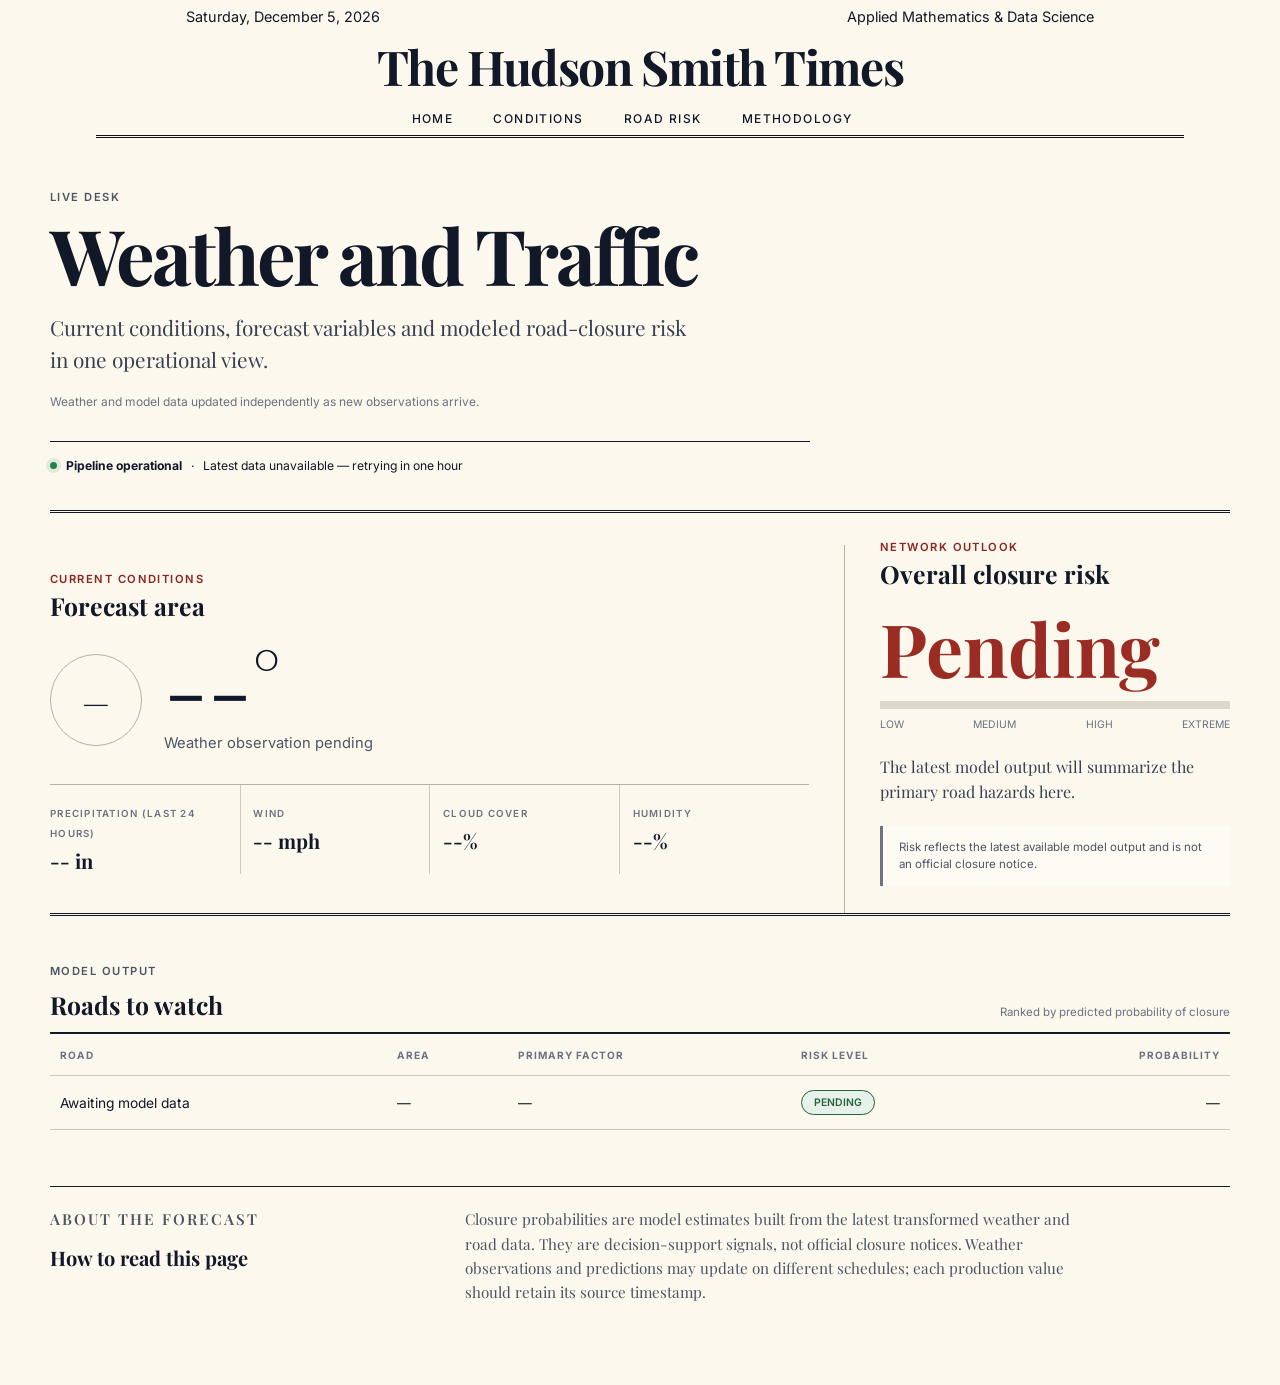
==== weather-and-traffic.html @ d65824dd "finished road and weather" ====
<!DOCTYPE html>
<html lang="en">
<head>
  <meta charset="UTF-8" />
  <meta name="viewport" content="width=device-width, initial-scale=1.0" />
  <meta name="description" content="Local weather conditions and predicted road-closure risk." />
  <title>Weather and Traffic — The Hudson Smith Times</title>

  <link rel="preconnect" href="https://fonts.googleapis.com">
  <link rel="preconnect" href="https://fonts.gstatic.com" crossorigin>
  <link href="https://fonts.googleapis.com/css2?family=Inter:wght@300;400;500;600&family=Playfair+Display:wght@500;700&display=swap" rel="stylesheet">
  <link rel="stylesheet" href="styles.css" />

  <style>
    /* Page-specific styles. The shared masthead, palette, and type come from styles.css. */
    html,
    body {
      height: auto;
      scroll-snap-type: none;
    }

    .weather-page {
      width: min(1180px, calc(100% - 3rem));
      margin: 0 auto;
      padding: 3.25rem 0 5rem;
    }

    .section-label,
    .eyebrow,
    .data-label {
      font-size: 0.7rem;
      font-weight: 600;
      letter-spacing: 0.13em;
      text-transform: uppercase;
    }

    .section-label {
      margin-bottom: 0.8rem;
      color: #4b5563;
    }

    .dashboard-heading {
      max-width: 760px;
      padding-bottom: 2rem;
      border-bottom: 1px solid #111827;
    }

    .dashboard-heading h2 {
      max-width: 700px;
      font-size: clamp(2.8rem, 6vw, 5.3rem);
      line-height: 0.98;
      letter-spacing: -0.04em;
    }

    .dashboard-deck {
      max-width: 650px;
      margin-top: 1.25rem;
      color: #374151;
      font-family: "Playfair Display", serif;
      font-size: clamp(1.05rem, 2vw, 1.3rem);
      line-height: 1.5;
    }

    .dateline {
      margin-top: 1.2rem;
      color: #6b7280;
      font-size: 0.75rem;
    }

    .status-strip {
      display: flex;
      align-items: center;
      gap: 0.55rem;
      margin: 1rem 0 2.3rem;
      font-size: 0.76rem;
    }

    .status-dot {
      width: 7px;
      height: 7px;
      border-radius: 50%;
      background: #26824a;
      box-shadow: 0 0 0 4px rgba(38, 130, 74, 0.12);
    }

    .dashboard-grid {
      display: grid;
      grid-template-columns: minmax(0, 1.65fr) minmax(280px, 0.8fr);
      border-top: 3px double #111827;
      border-bottom: 3px double #111827;
    }

    .lead-panel,
    .risk-panel {
      padding: 1.7rem 0;
    }

    .lead-panel {
      padding-right: 2.2rem;
      border-right: 1px solid #b9b2a3;
    }

    .risk-panel {
      padding-left: 2.2rem;
    }

    .eyebrow {
      color: #8d241f;
    }

    .lead-panel h3,
    .risk-panel h3,
    .data-section h3 {
      margin-top: 0.35rem;
      font-size: 1.55rem;
      line-height: 1.15;
    }

    .current-weather {
      display: grid;
      grid-template-columns: auto 1fr;
      gap: 1.4rem;
      align-items: center;
      margin-top: 1.8rem;
    }

    .weather-symbol {
      width: 92px;
      height: 92px;
      display: grid;
      place-items: center;
      border: 1px solid #b9b2a3;
      border-radius: 50%;
      font-family: "Playfair Display", serif;
      font-size: 2rem;
    }

    .temperature {
      font-family: "Playfair Display", serif;
      font-size: clamp(3.2rem, 7vw, 5.5rem);
      line-height: 0.85;
    }

    .condition {
      margin-top: 0.65rem;
      color: #4b5563;
      font-size: 0.92rem;
    }

    .weather-metrics {
      display: grid;
      grid-template-columns: repeat(4, 1fr);
      margin-top: 2rem;
      border-top: 1px solid #b9b2a3;
    }

    .metric {
      min-width: 0;
      padding: 1rem 0.8rem 0 0;
    }

    .metric + .metric {
      padding-left: 0.8rem;
      border-left: 1px solid #d1cabd;
    }

    .metric strong {
      display: block;
      margin-top: 0.35rem;
      font-family: "Playfair Display", serif;
      font-size: 1.25rem;
    }

    .data-label {
      color: #6b7280;
      font-size: 0.61rem;
    }

    .risk-score {
      display: flex;
      align-items: baseline;
      margin-top: 1.6rem;
    }

    .risk-score strong {
      color: #9b2c24;
      font-family: "Playfair Display", serif;
      font-size: 4.6rem;
      line-height: 0.9;
    }

    .risk-meter {
      height: 8px;
      margin: 1.3rem 0 0.6rem;
      overflow: hidden;
      background: #ded8ca;
    }

    .risk-meter span {
      display: block;
      width: 62%;
      height: 100%;
      background: #9b2c24;
    }

    .risk-scale {
      display: flex;
      justify-content: space-between;
      color: #6b7280;
      font-size: 0.65rem;
      text-transform: uppercase;
    }

    .risk-summary {
      margin-top: 1.5rem;
      color: #374151;
      font-family: "Playfair Display", serif;
      line-height: 1.55;
    }

    .data-section {
      margin-top: 3rem;
    }

    .section-heading-row {
      display: flex;
      justify-content: space-between;
      gap: 1rem;
      align-items: end;
      padding-bottom: 0.8rem;
      border-bottom: 2px solid #111827;
    }

    .section-note {
      color: #6b7280;
      font-size: 0.72rem;
      text-align: right;
    }

    .road-table {
      width: 100%;
      border-collapse: collapse;
      font-size: 0.86rem;
    }

    .road-table th,
    .road-table td {
      padding: 0.9rem 0.65rem;
      border-bottom: 1px solid #cec7b9;
      text-align: left;
    }

    .road-table th {
      color: #6b7280;
      font-size: 0.63rem;
      letter-spacing: 0.1em;
      text-transform: uppercase;
    }

    .road-table th:last-child,
    .road-table td:last-child {
      text-align: right;
    }

    .risk-badge {
      display: inline-block;
      min-width: 74px;
      padding: 0.3rem 0.55rem;
      border: 1px solid currentColor;
      border-radius: 999px;
      font-size: 0.65rem;
      font-weight: 600;
      text-align: center;
      text-transform: uppercase;
    }

    .risk-badge.high { color: #9b2c24; background: #f9e8e4; }
    .risk-badge.moderate { color: #8a5b08; background: #fbf1d9; }
    .risk-badge.low { color: #25623d; background: #e6f2e9; }

    .methodology {
      display: grid;
      grid-template-columns: 1fr 2fr;
      gap: 2rem;
      margin-top: 3.5rem;
      padding-top: 1.25rem;
      border-top: 1px solid #111827;
    }

    .methodology h3 {
      font-size: 1.25rem;
    }

    .methodology p {
      max-width: 70ch;
      color: #4b5563;
      font-family: "Playfair Display", serif;
      font-size: 0.95rem;
      line-height: 1.6;
    }

    .placeholder-note {
      margin-top: 1.3rem;
      padding: 0.8rem 1rem;
      border-left: 3px solid #6b7280;
      background: rgba(255, 255, 255, 0.35);
      color: #4b5563;
      font-size: 0.72rem;
      line-height: 1.5;
    }

    @media (max-width: 780px) {
      :root { --page-margin: 1.25rem; }
      .utility-right { display: none; }
      .site-title { font-size: clamp(2rem, 9vw, 3rem); text-align: center; }
      .weather-page { width: min(100% - 2rem, 1180px); padding-top: 2rem; }
      .dashboard-grid { grid-template-columns: 1fr; }
      .lead-panel { padding-right: 0; border-right: 0; border-bottom: 1px solid #b9b2a3; }
      .risk-panel { padding-left: 0; }
      .weather-metrics { grid-template-columns: repeat(2, 1fr); }
      .metric:nth-child(3) { padding-left: 0; border-left: 0; }
      .metric:nth-child(n + 3) { margin-top: 1rem; padding-top: 1rem; border-top: 1px solid #d1cabd; }
      .section-heading-row { display: block; }
      .section-note { margin-top: 0.4rem; text-align: left; }
      .table-wrap { overflow-x: auto; }
      .road-table { min-width: 650px; }
      .methodology { grid-template-columns: 1fr; gap: 0.7rem; }
    }
  </style>
</head>
<body>
  <header class="site-header">
    <div class="utility-bar">
      <div class="utility-inner">
        <span id="current-date">Thursday, July 2, 2026</span>
        <span class="utility-right">Applied Mathematics &amp; Data Science</span>
      </div>
    </div>

    <div class="masthead">
      <h1 class="site-title">The Hudson Smith Times</h1>
    </div>

    <nav class="main-nav" aria-label="Weather and traffic sections">
      <a href="index.html">Home</a>
      <a href="#conditions">Conditions</a>
      <a href="#road-risk">Road Risk</a>
      <a href="#methodology">Methodology</a>
    </nav>
  </header>

  <main class="weather-page">
    <header class="dashboard-heading">
      <p class="section-label">Live Desk</p>
      <h2>Weather and Traffic</h2>
      <p class="dashboard-deck">
        Current conditions, forecast variables and modeled road-closure risk in one operational view.
      </p>
      <p class="dateline">Weather and model data updated independently as new observations arrive.</p>
    </header>

    <div class="status-strip" aria-label="Data pipeline status">
      <span class="status-dot" aria-hidden="true"></span>
      <strong>Pipeline operational</strong>
      <span>·</span>
      <span id="last-updated">Latest data: awaiting S3 connection</span>
    </div>

    <section class="dashboard-grid" id="conditions" aria-label="Current weather and closure risk">
      <article class="lead-panel">
        <p class="eyebrow">Current Conditions</p>
        <h3 id="weather-location">Forecast area</h3>

        <div class="current-weather">
          <div class="weather-symbol" id="weather-symbol" aria-hidden="true">—</div>
          <div>
            <p class="temperature" id="temperature">--°</p>
            <p class="condition" id="condition">Weather observation pending</p>
          </div>
        </div>

        <div class="weather-metrics">
          <div class="metric">
            <span class="data-label">Precipitation (last 24 hours)</span>
            <strong id="precipitation">-- in</strong>
          </div>
          <div class="metric">
            <span class="data-label">Wind</span>
            <strong id="wind">-- mph</strong>
          </div>
          <div class="metric">
            <span class="data-label">Cloud cover</span>
            <strong id="cloud-cover">--%</strong>
          </div>
          <div class="metric">
            <span class="data-label">Humidity</span>
            <strong id="humidity">--%</strong>
          </div>
        </div>
      </article>

      <aside class="risk-panel">
        <p class="eyebrow">Network Outlook</p>
        <h3>Overall closure risk</h3>
        <div class="risk-score">
          <strong id="overall-risk">Pending</strong>
        </div>
        <div class="risk-meter" aria-label="Overall road closure risk">
          <span id="risk-meter-fill" style="width: 0%"></span>
        </div>
        <div class="risk-scale"><span>Low</span><span>Medium</span><span>High</span><span>Extreme</span></div>
        <p class="risk-summary" id="risk-summary">
          The latest model output will summarize the primary road hazards here.
        </p>
        <p class="placeholder-note">
          Risk reflects the latest available model output and is not an official closure notice.
        </p>
      </aside>
    </section>

    <section class="data-section" id="road-risk">
      <div class="section-heading-row">
        <div>
          <p class="section-label">Model Output</p>
          <h3>Roads to watch</h3>
        </div>
        <p class="section-note">Ranked by predicted probability of closure</p>
      </div>

      <div class="table-wrap">
        <table class="road-table">
          <thead>
            <tr>
              <th scope="col">Road</th>
              <th scope="col">Area</th>
              <th scope="col">Primary factor</th>
              <th scope="col">Risk level</th>
              <th scope="col">Probability</th>
            </tr>
          </thead>
          <tbody id="road-risk-body">
            <tr>
              <td>Awaiting model data</td>
              <td>—</td>
              <td>—</td>
              <td><span class="risk-badge low">Pending</span></td>
              <td>—</td>
            </tr>
          </tbody>
        </table>
      </div>
    </section>

    <section class="methodology" id="methodology">
      <div>
        <p class="section-label">About the forecast</p>
        <h3>How to read this page</h3>
      </div>
      <p>
        Closure probabilities are model estimates built from the latest transformed weather and road data. They are decision-support signals, not official closure notices. Weather observations and predictions may update on different schedules; each production value should retain its source timestamp.
      </p>
    </section>
  </main>

  <script>
    const dateElement = document.getElementById("current-date");
    dateElement.textContent = new Date().toLocaleDateString("en-US", {
      weekday: "long",
      month: "long",
      day: "numeric",
      year: "numeric"
    });

    // Replace this with your CloudFront distribution domain after it is created.
    // Keep the bucket private; never put AWS credentials in browser JavaScript.
    const DATA_BASE_URL = "https://d3iomsa5syi9uh.cloudfront.net";
    const LATEST_RISK_KEY = "i80/latest/current_risk.json";
    const ONE_HOUR = 60 * 60 * 1000;

    const weatherCodes = {
      0: ["Clear sky", "☀"],
      1: ["Mainly clear", "🌤"],
      2: ["Partly cloudy", "⛅"],
      3: ["Overcast", "☁"],
      45: ["Fog", "☁"],
      48: ["Rime fog", "☁"],
      51: ["Light drizzle", "🌧"],
      53: ["Drizzle", "🌧"],
      55: ["Heavy drizzle", "🌧"],
      61: ["Light rain", "🌧"],
      63: ["Rain", "🌧"],
      65: ["Heavy rain", "🌧"],
      71: ["Light snow", "🌨"],
      73: ["Snow", "🌨"],
      75: ["Heavy snow", "🌨"],
      77: ["Snow grains", "🌨"],
      80: ["Light showers", "🌦"],
      81: ["Showers", "🌦"],
      82: ["Heavy showers", "🌧"],
      85: ["Snow showers", "🌨"],
      86: ["Heavy snow showers", "🌨"],
      95: ["Thunderstorm", "⛈"],
      96: ["Thunderstorm with hail", "⛈"],
      99: ["Severe thunderstorm with hail", "⛈"]
    };

    function objectUrl(key) {
      return `${DATA_BASE_URL}/${key.split("/").map(encodeURIComponent).join("/")}`;
    }

    async function getJson(key) {
      // Use a simple GET. Custom cache/request options can trigger an OPTIONS
      // preflight, which this CloudFront behavior does not currently handle.
      const response = await fetch(objectUrl(key));
      if (!response.ok) throw new Error(`Data request failed (${response.status})`);
      return response.json();
    }

    function setText(id, value) {
      document.getElementById(id).textContent = value;
    }

    function renderWeather(data) {
      const hourly = data.hourly;
      const latest = hourly.time.length - 1;
      if (latest < 0) throw new Error("Weather file contains no hourly observations");

      const precipitation24h = hourly.precipitation
        .slice(-24)
        .reduce((total, value) => total + (Number(value) || 0), 0);
      const [condition, symbol] = weatherCodes[hourly.weather_code[latest]] || ["Conditions available", "—"];

      setText("weather-location", "Donner Pass, California");
      setText("weather-symbol", symbol);
      setText("temperature", `${Math.round(hourly.temperature_2m[latest])}°`);
      setText("condition", condition);
      setText("precipitation", `${precipitation24h.toFixed(2)} in`);
      setText("wind", `${Math.round(hourly.wind_speed_10m[latest])} mph`);
      setText("cloud-cover", `${Math.round(hourly.cloud_cover[latest])}%`);
      setText("humidity", `${Math.round(hourly.relative_humidity_2m[latest])}%`);
    }

    function renderRisk(data) {
      const rawRank = String(data.risk_rank || "Unavailable").toLowerCase();
      const rank = rawRank.charAt(0).toUpperCase() + rawRank.slice(1);
      const meterWidths = { Low: 15, Moderate: 40, High: 70, Extreme: 95 };
      const badgeClass = rawRank === "moderate" ? "moderate" :
        rawRank === "low" ? "low" : "high";
      const probability = Number(data.closure_probability);
      const probabilityText = Number.isFinite(probability)
        ? `${(probability * 100).toFixed(1)}%`
        : "Not provided";

      setText("overall-risk", rank);
      document.getElementById("risk-meter-fill").style.width = `${meterWidths[rank] || 0}%`;
      setText("risk-summary", `The latest road-closure model classifies conditions at Donner Pass as ${rank.toLowerCase()} risk.`);
      setText("last-updated", `Latest model: ${new Date(data.generated_at).toLocaleString()}`);

      document.getElementById("road-risk-body").innerHTML = `
        <tr>
          <td>I-80</td>
          <td>Donner Pass</td>
          <td>Latest weather model</td>
          <td><span class="risk-badge ${badgeClass}">${rank}</span></td>
          <td>${probabilityText}</td>
        </tr>`;
    }

    async function refreshDashboard() {
      const status = document.getElementById("last-updated");

      try {
        const risk = await getJson(LATEST_RISK_KEY);
        const weather = await getJson(risk.weather_s3_key);
        renderWeather(weather);
        renderRisk(risk);
      } catch (error) {
        console.error("Unable to refresh dashboard:", error);
        status.textContent = "Latest data unavailable — retrying in one hour";
      }
    }

    refreshDashboard();
    setInterval(refreshDashboard, ONE_HOUR);
  </script>
</body>
</html>
---- styles.css ----
* /* ===== RESET ===== */
    {
    margin: 0;
    padding: 0;
    box-sizing: border-box;
  }
  /* ===== GLOBAL VARIABLES ===== */
  :root {
    --page-margin: 96px; /* ≈ 1 inch */
  }

  /* ===== BASE STYLES ===== */
  body {
    font-family: "Inter", sans-serif;
    background: #fcf8ed;
    color: #111827;
  }

  #page-fade {
    position: fixed;
    inset: 0;
    background: #fcf8ed; /* match your site background */
    opacity: 0;
    pointer-events: none;
    transition: opacity 0.25s ease;
    z-index: 9999;
  }
  
  #page-fade.active {
    opacity: 1;
  }

  .site-header {
    position: sticky;
    top: 0;
    background: #fcf8ed;
    z-index: 1000;
  }
  
  /* Utility bar (small text) */
  .utility-bar {
    font-size: 0.9rem;
  }
  
  .utility-inner {
    max-width: 1100px;          /* SAME width as header-inner */
    margin: 0 auto;
    padding: 0.5rem var(--page-margin);
  
    display: flex;
    justify-content: space-between;
    align-items: center;
  }
  
  /* Masthead */
  @import url('https://fonts.googleapis.com/css2?family=Playfair+Display:wght@500;700&display=swap');

  .masthead {
    display: flex;
    justify-content: center;
    padding: 0.5rem 0;
    padding-left: var(--page-margin);
    padding-right: var(--page-margin);
    font-family: 'Playfair Display', serif;
  }
  
  .site-title {
    font-family: "Playfair Display", serif;
    font-size: 3rem;
    letter-spacing: -0.03em;   /* tighter = more editorial */
    line-height: 1.05;
  }
  
  /* Navigation bar */
  .main-nav {
    display: flex;
    justify-content: center;
    gap: 1.5rem;
  
    padding: 0.75rem var(--page-margin);
    position: relative;
  }
  
  .main-nav::after {
    content: "";
    position: absolute;
    bottom: 0;
    left: var(--page-margin);
    right: var(--page-margin);
    border-bottom: 3px double #111;
  }
  
  .main-nav a {
    font-family: "Inter", sans-serif;
    font-size: 0.75rem;
    text-transform: uppercase;
    letter-spacing: 0.12em;   /* key NYT trick */
    font-weight: 500;
    color: #111827;
  }

  .main-nav a.active::after {
    content: "";
    position: absolute;
    left: 0;
    bottom: -4px;
    width: 100%;
    height: 1px;
    background: #111;
  }
  
  .main-nav a:hover {
    text-decoration: underline;
  }
  html, body {
    height: 100%;
    scroll-snap-type: y mandatory;
  }
  
  body {
    font-family: "Inter", sans-serif;
    background: #fcf8ed;
    color: #111827;
  }
  
  .magazine {
    height: 100%;
  }
  
  
  .page {
    min-height: 100vh;              /* allow growth */
    scroll-snap-align: start;
    display: flex;
    justify-content: center;
    padding: 4rem 4rem;
    position: relative;  
  }

  
  .content {
    max-width: 900px;
  }
  
  .cover h1 {
    font-family: "Playfair Display", serif;
    font-size: clamp(3rem, 7vw, 5rem);
    line-height: 1;
    align-items: flex-start;   /* top */
    justify-content: center;   /* horizontal center */
    padding-top: 5rem;         /* spacing from top */
  }
  
  .subtitle {
    margin-top: 0.5rem;
    font-size: 1.1rem;
    color: #374151;
  }
  
  h2, h3 {
    font-family: "Playfair Display", serif;
  }
  
  .lede {
    font-size: 1.2rem;
    margin: 2rem 0;
  }
  
  .meta {
    font-size: 0.9rem;
    color: #6b7280;
  }
  
  .toc a,
  .link,
  a {
    color: #2563eb;
    text-decoration: none;
    margin-right: 1rem;
  }
  
  article {
    margin-top: 2rem;
  }

  .hero {
    display: grid;
    grid-template-columns: auto 1fr;
    gap: 4rem;
    align-items: center;
  }
  

  .hero-img {
    width: 300px;
    height: 300px;
    object-fit: cover;
    border-radius: 50%;
    border: 3px solid #ccc;
    filter: grayscale(30%);
    transition: filter 0.3s ease;
  }
  .hero-img:hover {
    filter: grayscale(0%);
  }
  
  .bio-content {
    max-width: 60ch;
  }
  
  @media (max-width: 700px) {
    .hero {
      grid-template-columns: 1fr;
      grid-template-rows: auto auto;
      text-align: center;
    }
  
    .hero-img {
      margin: 0 auto;
    }
  
    .bio-content {
      margin: 0 auto;
    }
    #bio {
      padding-top:  12rem;
    }
  }
  
  .bio-title {
    font-family: "Playfair Display", serif;
    font-size: 2.2rem;
    margin-bottom: 1.5rem;
  }

  .project-graphs {
    max-height: 300px;
    max-width: 300px;
    overflow-y: auto;
    padding: 1.5rem;
    margin: 2rem 0;
    border: 1px solid #ddd;
    border-radius: 8px;
    background: #fafafa;
  }
  
  .project-graphs img {
    width: 100%;
    height: auto;
  }
  
  .project-graphs figure {
    margin-bottom: 2rem;
  }
  
  .project-graphs figcaption {
    font-size: 0.9rem;
    color: #555;
    margin-top: 0.5rem;
    display: block;
  }

  .project-side-by-side {
    display: flex;          /* if it already is flex, keep it */
    align-items: center;   /* vertical centering */
    gap: 32px;
  }
  .project-info {
    align-self: flex-start;
    margin-top: 2.5rem; /* tweak this */
  }
  

  .live-bar {
    display: flex;
    align-items: center;
    padding: 0.6rem var(--page-margin);
    gap: 0.75rem;
    position: relative;
  }
  
  /* Left: LIVE */
  .live-left {
    display: flex;
    align-items: center;
    gap: 0.4rem;
    margin-left: 2rem;   /* ← adjust this number */
    flex-shrink: 0;
  }
  
  /* Center: message (true center) */
  .live-center {
    display: inline-flex;
    align-items: center;
    white-space: nowrap;
  }
  

  /* Styling */
  .live-label {
    color: #dc2626;
    font-weight: 600;
    letter-spacing: 0.05em;
  }
  
  .live-time {
    color: #6b7280;
    font-size: 0.85rem;
  }
  
  
  
  .live-bar::after {
    content: "";
    position: absolute;
    bottom: 0;
    left: var(--page-margin);
    right: var(--page-margin);
    border-bottom: 1px solid #111;
  }

  .live-label {
    color: #dc2626; /* NYT red */
    font-weight: 600;
    letter-spacing: 0.05em;
  }

.live-dot {
    width: 6px;
    height: 6px;
    background-color: #dc2626;
    border-radius: 50%;
    animation: live-pulse 1.8s ease-in-out infinite;
    margin-right: 8px;
  }

  @keyframes live-pulse {
    0% {
      transform: scale(1);
      opacity: 1;
    }
    50% {
      transform: scale(1.4);
      opacity: 0.6;
    }
    100% {
      transform: scale(1);
      opacity: 1;
    }
  }

  .live-content {
    display: inline-flex;
    align-items: center;
    gap: 0.4rem;
  }

  #live-text {
    display: inline-block;
    text-align: center;
    opacity: 1;
    transition: opacity 0.4s ease;
  }

  #live-text.fade-out {
    opacity: 0;
  }
  
  .live-time {
  font-size: 0.8rem;
  color: #6b7280;
  white-space: nowrap;
}

/* separator dot before time */
.live-time::before {
  content: "•";
  margin-left: 0.1rem;   /* tiny breathing room */
  margin-right: 0.1rem;
  color: #9ca3af;
}

.live-inline {
    display: inline-flex;
    align-items: center;
    gap: 0;
  }

.live-icons {
  display: flex;
  gap: 12px;
  align-items: center;
  margin-left: auto;
}

.live-bar .icon-link i {
  color: #374151;
}



.page-bar {
  position: absolute;
  bottom: 0;
  font-family: ui-monospace, SFMono-Regular, Menlo, Monaco, Consolas, "Liberation Mono", monospace;
  left: 0;
  width: 100%;
  height: 10.5rem;        /* bar height */
  background: rgba(0, 0, 0, 0.85);
  backdrop-filter: blur(6px);   /* optional glass effect */
  display: flex;
  align-items: center;
  justify-content: center;
}

.page-bar::before {
  content: "";
  position: absolute;
  top: -6px;            /* pull it above the main bar */
  left: 0;
  width: 100%;
  height: 6px;         /* thickness of the second bar */
  background: #286301
}

.page-bar p {
  text-align: center;
}

.page-bar a {
  color: white;
  text-decoration: none;
  opacity: 0.85;
  transition: opacity 0.2s ease, transform 0.2s ease;
}

.page-bar a:hover {
  opacity: 1;
  transform: translateY(-1px);
}

.footer-link {
  color: white;
  text-decoration: none;
  opacity: 0.85;
  transition: opacity 0.2s ease, transform 0.2s ease;
}

.footer-icons {
  display: flex;
  justify-content: center;
  gap: 1.5rem;           /* 👈 controls spacing between icons */
  margin-bottom: 1.5rem;
}

.footer-copy {
  margin-top: 1.25rem;
  font-size: 0.9rem;
  color: rgba(255, 255, 255, 0.7);
  text-align: center;
  font-size: 0.8rem;

}

.footer-copy-description {
  display: block;
  margin-top: 0.5rem;   /* 👈 small space between the two lines */
  font-size: 0.8rem;
  color: rgba(255, 255, 255, 0.5);
  text-align: center;
}

.footer-link:hover {
  display: block;
  opacity: 1;
  transform: translateY(-1px);
}

.icon-link i {
  font-size: 30px;
}

.icon-link:hover {
  box-shadow: 0 0 12px rgba(255,255,255,0.15);
}

.badge {
  font-size: 0.7em;
  padding: 2px 6px;
  border-radius: 999px;        /* pill shape */
  background: #ffe8cc;
  color: #8a4b00;
  border: 1px solid #f2c18d;   /* subtle outline */
  margin-left: 6px;
}
  
.project-card {
  border-radius: 16px;
  padding: 4px 28px;
  margin: 24px 0 24px;
  box-shadow: 0 8px 20px rgba(0,0,0,0.06);
  border: 1px solid rgba(0,0,0,0.06);
  transition: transform 0.15s ease, box-shadow 0.15s ease;
  position: relative;

}

.project-card:hover {
  transform: translateY(-2px);
  box-shadow: 0 12px 28px rgba(0,0,0,0.08);
}

/* Subtle tints that match your palette */
.project-card.road {
  background: #fff6ea;   /* warm cream */
}

.project-card.waterpark {
  background: #f4f8ff;   /* soft cool blue */
}



.project-github {
  position: absolute;
  top: 10px;
  right: 1px;
  z-index: 3;
  color: #777
}

/* Optional: tweak the icon for card context */
.project-card .icon-link i {
  font-size: 2rem;
  opacity: 0.75;
  transition: opacity 0.12s ease, transform 0.12s ease;
}

.project-card .icon-link:hover i {
  opacity: 1;
  transform: translateY(-1px);
}

/* ===== Coursework Section ===== */

#coursework .coursework-grid {
  display: grid;
  grid-template-columns: repeat(3, 1fr);
  gap: 3rem;
  margin-top: 2.5rem;
}

#coursework .coursework-col h3 {
  font-size: 1.1rem;
  margin-bottom: 0.75rem;
  padding-bottom: 0.25rem;
  border-bottom: 2px solid #d6c7aa;
}

.coursework-pills {
  display: flex;
  flex-wrap: wrap;
  gap: 0.5rem;
}

.coursework-pills span {
  border: 1px solid #d6c7aa;
  border-radius: 999px;
  padding: 0.35rem 0.7rem;
  font-size: 0.85rem;
  background: #fffaf0;
  transition: transform 0.12s ease, box-shadow 0.12s ease;
}

.coursework-pills span:hover {
  transform: translateY(-1px);
  box-shadow: 0 4px 10px rgba(0,0,0,0.08);
}

.coursework-note {
  margin-top: 0.6rem;
  font-size: 0.85rem;
  color: #6b7280;
  line-height: 1.4;
}

.coursework-callout {
  margin-top: 4rem;
  padding: 1.5rem 2rem;
  border-left: 4px solid #d6c7aa;
  background: #fffaf0;
  font-size: 0.95rem;
  line-height: 1.6;
}

@media (max-width: 800px) {
  #coursework .coursework-grid {
    grid-template-columns: 1fr;
    gap: 2rem;
  }
}

#coursework .coursework-grid + .coursework-grid {
  margin-top: 4rem;   /* was 3rem inline */
}

#coursework h2 {
  text-align: center;
}

#projects h2 {
  text-align: center;
}

.sidequest-title {
  text-align: center;
  font-size: 2.25rem;
  margin-bottom: 3rem;
}

#sidequests {
  display: block;   /* override flex/grid from .page */
}

.sidequest-title {
  text-align: center;
  font-size: 2.25rem;
  width: 100%;
}

/* Side Quest photo grid */
.sidequest-grid {
  display: grid;
  grid-template-columns: repeat(3, minmax(0, 1fr));
  gap: 2.5rem;
  max-width: 1200px;
  margin: 0 auto;
  padding:  1rem 6rem;  /* ⬅ increase bottom padding */
}

.sidequest-grid img {
  width: 100%;
  aspect-ratio: 3 / 4;
  object-fit: cover;
  border-radius: 16px;
  display: block;
  box-shadow: 0 10px 30px rgba(0,0,0,0.12);
  transition: transform 0.2s ease, box-shadow 0.2s ease;
}

.sidequest-grid img:hover {
  transform: translateY(-6px) rotate(-0.4deg);
  box-shadow: 0 20px 45px rgba(0,0,0,0.18);
}

/* Responsive */
@media (max-width: 900px) {
  .sidequest-grid {
    grid-template-columns: repeat(2, 1fr);
  }
}

@media (max-width: 600px) {
  .sidequest-grid {
    grid-template-columns: 1fr;
    padding-bottom: 7rem;
  }
}
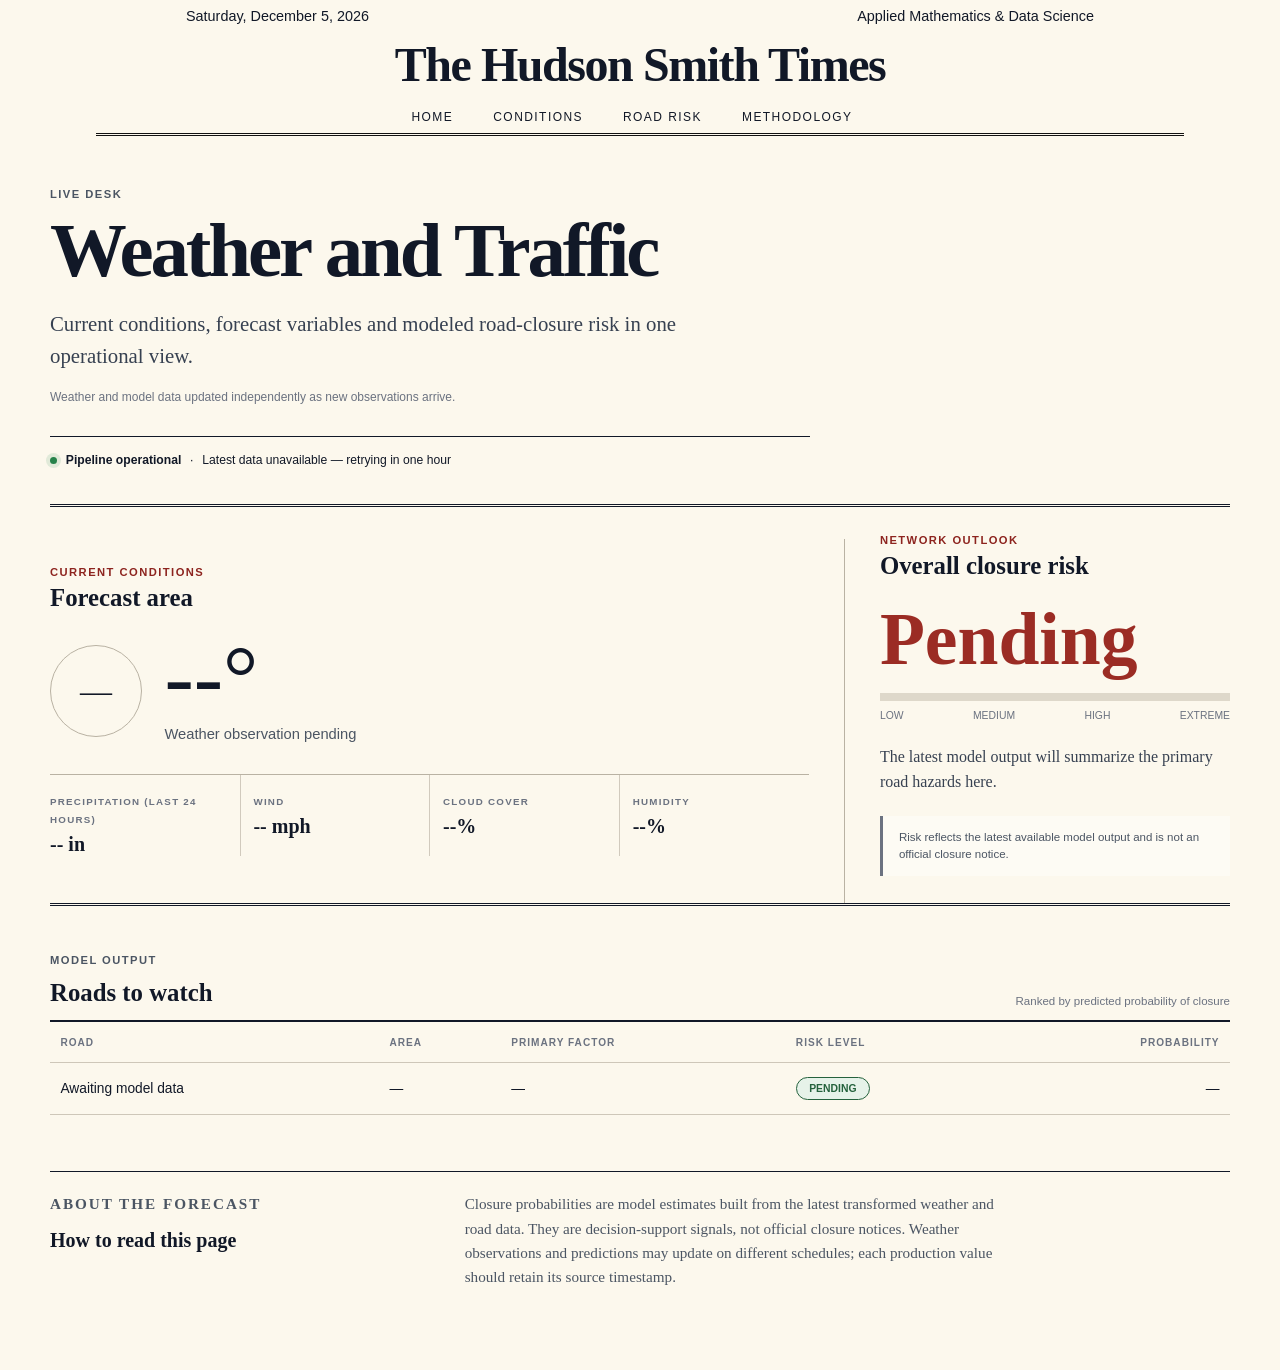
==== commit 23cd17be: "added some security" ====
--- a/weather-and-traffic.html
+++ b/weather-and-traffic.html
@@ -3,6 +3,8 @@
 <head>
   <meta charset="UTF-8" />
   <meta name="viewport" content="width=device-width, initial-scale=1.0" />
+  <meta http-equiv="Content-Security-Policy" content="default-src 'self'; script-src 'self' 'unsafe-inline'; style-src 'self' 'unsafe-inline' https://fonts.googleapis.com https://cdnjs.cloudflare.com; font-src 'self' https://fonts.gstatic.com https://cdnjs.cloudflare.com; img-src 'self' data:; connect-src 'self' https://fonts.googleapis.com https://fonts.gstatic.com https://cdnjs.cloudflare.com https://d3iomsa5syi9uh.cloudfront.net; object-src 'none'; base-uri 'self'; form-action 'self'; frame-src 'none'; upgrade-insecure-requests">
+  <meta name="referrer" content="strict-origin-when-cross-origin">
   <meta name="description" content="Local weather conditions and predicted road-closure risk." />
   <title>Weather and Traffic — The Hudson Smith Times</title>
 
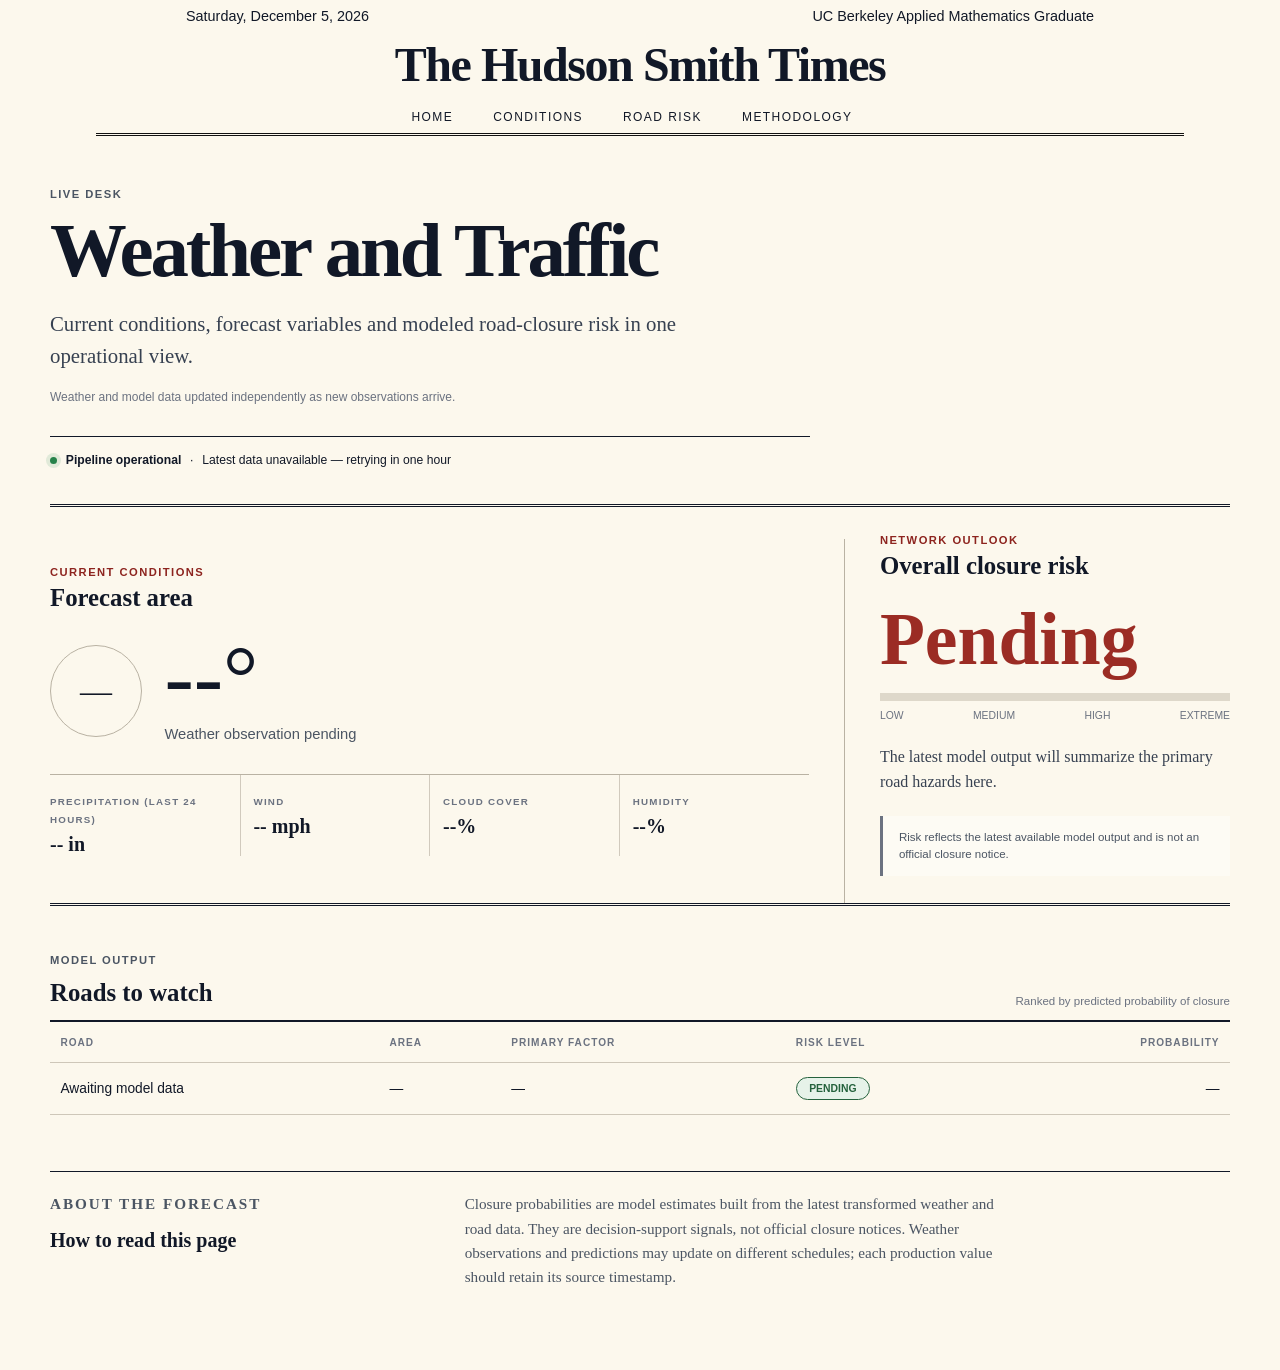
==== commit 97a1c5d6: "finished website polishing" ====
--- a/weather-and-traffic.html
+++ b/weather-and-traffic.html
@@ -3,344 +3,41 @@
 <head>
   <meta charset="UTF-8" />
   <meta name="viewport" content="width=device-width, initial-scale=1.0" />
-  <meta http-equiv="Content-Security-Policy" content="default-src 'self'; script-src 'self' 'unsafe-inline'; style-src 'self' 'unsafe-inline' https://fonts.googleapis.com https://cdnjs.cloudflare.com; font-src 'self' https://fonts.gstatic.com https://cdnjs.cloudflare.com; img-src 'self' data:; connect-src 'self' https://fonts.googleapis.com https://fonts.gstatic.com https://cdnjs.cloudflare.com https://d3iomsa5syi9uh.cloudfront.net; object-src 'none'; base-uri 'self'; form-action 'self'; frame-src 'none'; upgrade-insecure-requests">
+  <meta http-equiv="Content-Security-Policy" content="default-src 'self'; script-src 'self'; style-src 'self' https://fonts.googleapis.com https://cdnjs.cloudflare.com; font-src 'self' https://fonts.gstatic.com https://cdnjs.cloudflare.com; img-src 'self' data:; connect-src 'self' https://fonts.googleapis.com https://fonts.gstatic.com https://cdnjs.cloudflare.com https://d3iomsa5syi9uh.cloudfront.net; object-src 'none'; base-uri 'self'; form-action 'self'; frame-src 'none'; upgrade-insecure-requests">
   <meta name="referrer" content="strict-origin-when-cross-origin">
   <meta name="description" content="Local weather conditions and predicted road-closure risk." />
+  <meta name="theme-color" content="#fcf8ed" />
+  <meta property="og:type" content="website" />
+  <meta property="og:title" content="Weather and Traffic — The Hudson Smith Times" />
+  <meta property="og:description" content="Current Donner Pass weather and modeled I-80 road-closure risk." />
+  <meta property="og:url" content="https://hudsonsmith.dev/weather-and-traffic.html" />
+  <meta property="og:image" content="https://hudsonsmith.dev/assets/images/me.jpeg" />
+  <meta name="twitter:card" content="summary_large_image" />
   <title>Weather and Traffic — The Hudson Smith Times</title>
+  <link rel="canonical" href="https://hudsonsmith.dev/weather-and-traffic.html" />
+  <link rel="icon" href="favicon.svg" type="image/svg+xml" />
 
   <link rel="preconnect" href="https://fonts.googleapis.com">
   <link rel="preconnect" href="https://fonts.gstatic.com" crossorigin>
-  <link href="https://fonts.googleapis.com/css2?family=Inter:wght@300;400;500;600&family=Playfair+Display:wght@500;700&display=swap" rel="stylesheet">
+  <link href="https://fonts.googleapis.com/css2?family=Inter:wght@300;400;500;600&amp;family=Playfair+Display:wght@500;700&amp;display=swap" rel="stylesheet">
   <link rel="stylesheet" href="styles.css" />
+  <link rel="stylesheet" href="weather-and-traffic.css" />
+  <script src="weather-and-traffic.js" defer></script>
 
-  <style>
-    /* Page-specific styles. The shared masthead, palette, and type come from styles.css. */
-    html,
-    body {
-      height: auto;
-      scroll-snap-type: none;
-    }
-
-    .weather-page {
-      width: min(1180px, calc(100% - 3rem));
-      margin: 0 auto;
-      padding: 3.25rem 0 5rem;
-    }
-
-    .section-label,
-    .eyebrow,
-    .data-label {
-      font-size: 0.7rem;
-      font-weight: 600;
-      letter-spacing: 0.13em;
-      text-transform: uppercase;
-    }
-
-    .section-label {
-      margin-bottom: 0.8rem;
-      color: #4b5563;
-    }
-
-    .dashboard-heading {
-      max-width: 760px;
-      padding-bottom: 2rem;
-      border-bottom: 1px solid #111827;
-    }
-
-    .dashboard-heading h2 {
-      max-width: 700px;
-      font-size: clamp(2.8rem, 6vw, 5.3rem);
-      line-height: 0.98;
-      letter-spacing: -0.04em;
-    }
-
-    .dashboard-deck {
-      max-width: 650px;
-      margin-top: 1.25rem;
-      color: #374151;
-      font-family: "Playfair Display", serif;
-      font-size: clamp(1.05rem, 2vw, 1.3rem);
-      line-height: 1.5;
-    }
-
-    .dateline {
-      margin-top: 1.2rem;
-      color: #6b7280;
-      font-size: 0.75rem;
-    }
-
-    .status-strip {
-      display: flex;
-      align-items: center;
-      gap: 0.55rem;
-      margin: 1rem 0 2.3rem;
-      font-size: 0.76rem;
-    }
-
-    .status-dot {
-      width: 7px;
-      height: 7px;
-      border-radius: 50%;
-      background: #26824a;
-      box-shadow: 0 0 0 4px rgba(38, 130, 74, 0.12);
-    }
-
-    .dashboard-grid {
-      display: grid;
-      grid-template-columns: minmax(0, 1.65fr) minmax(280px, 0.8fr);
-      border-top: 3px double #111827;
-      border-bottom: 3px double #111827;
-    }
-
-    .lead-panel,
-    .risk-panel {
-      padding: 1.7rem 0;
-    }
-
-    .lead-panel {
-      padding-right: 2.2rem;
-      border-right: 1px solid #b9b2a3;
-    }
-
-    .risk-panel {
-      padding-left: 2.2rem;
-    }
-
-    .eyebrow {
-      color: #8d241f;
-    }
-
-    .lead-panel h3,
-    .risk-panel h3,
-    .data-section h3 {
-      margin-top: 0.35rem;
-      font-size: 1.55rem;
-      line-height: 1.15;
-    }
-
-    .current-weather {
-      display: grid;
-      grid-template-columns: auto 1fr;
-      gap: 1.4rem;
-      align-items: center;
-      margin-top: 1.8rem;
-    }
-
-    .weather-symbol {
-      width: 92px;
-      height: 92px;
-      display: grid;
-      place-items: center;
-      border: 1px solid #b9b2a3;
-      border-radius: 50%;
-      font-family: "Playfair Display", serif;
-      font-size: 2rem;
-    }
-
-    .temperature {
-      font-family: "Playfair Display", serif;
-      font-size: clamp(3.2rem, 7vw, 5.5rem);
-      line-height: 0.85;
-    }
-
-    .condition {
-      margin-top: 0.65rem;
-      color: #4b5563;
-      font-size: 0.92rem;
-    }
-
-    .weather-metrics {
-      display: grid;
-      grid-template-columns: repeat(4, 1fr);
-      margin-top: 2rem;
-      border-top: 1px solid #b9b2a3;
-    }
-
-    .metric {
-      min-width: 0;
-      padding: 1rem 0.8rem 0 0;
-    }
-
-    .metric + .metric {
-      padding-left: 0.8rem;
-      border-left: 1px solid #d1cabd;
-    }
-
-    .metric strong {
-      display: block;
-      margin-top: 0.35rem;
-      font-family: "Playfair Display", serif;
-      font-size: 1.25rem;
-    }
-
-    .data-label {
-      color: #6b7280;
-      font-size: 0.61rem;
-    }
-
-    .risk-score {
-      display: flex;
-      align-items: baseline;
-      margin-top: 1.6rem;
-    }
-
-    .risk-score strong {
-      color: #9b2c24;
-      font-family: "Playfair Display", serif;
-      font-size: 4.6rem;
-      line-height: 0.9;
-    }
-
-    .risk-meter {
-      height: 8px;
-      margin: 1.3rem 0 0.6rem;
-      overflow: hidden;
-      background: #ded8ca;
-    }
-
-    .risk-meter span {
-      display: block;
-      width: 62%;
-      height: 100%;
-      background: #9b2c24;
-    }
-
-    .risk-scale {
-      display: flex;
-      justify-content: space-between;
-      color: #6b7280;
-      font-size: 0.65rem;
-      text-transform: uppercase;
-    }
-
-    .risk-summary {
-      margin-top: 1.5rem;
-      color: #374151;
-      font-family: "Playfair Display", serif;
-      line-height: 1.55;
-    }
-
-    .data-section {
-      margin-top: 3rem;
-    }
-
-    .section-heading-row {
-      display: flex;
-      justify-content: space-between;
-      gap: 1rem;
-      align-items: end;
-      padding-bottom: 0.8rem;
-      border-bottom: 2px solid #111827;
-    }
-
-    .section-note {
-      color: #6b7280;
-      font-size: 0.72rem;
-      text-align: right;
-    }
-
-    .road-table {
-      width: 100%;
-      border-collapse: collapse;
-      font-size: 0.86rem;
-    }
-
-    .road-table th,
-    .road-table td {
-      padding: 0.9rem 0.65rem;
-      border-bottom: 1px solid #cec7b9;
-      text-align: left;
-    }
-
-    .road-table th {
-      color: #6b7280;
-      font-size: 0.63rem;
-      letter-spacing: 0.1em;
-      text-transform: uppercase;
-    }
-
-    .road-table th:last-child,
-    .road-table td:last-child {
-      text-align: right;
-    }
-
-    .risk-badge {
-      display: inline-block;
-      min-width: 74px;
-      padding: 0.3rem 0.55rem;
-      border: 1px solid currentColor;
-      border-radius: 999px;
-      font-size: 0.65rem;
-      font-weight: 600;
-      text-align: center;
-      text-transform: uppercase;
-    }
-
-    .risk-badge.high { color: #9b2c24; background: #f9e8e4; }
-    .risk-badge.moderate { color: #8a5b08; background: #fbf1d9; }
-    .risk-badge.low { color: #25623d; background: #e6f2e9; }
-
-    .methodology {
-      display: grid;
-      grid-template-columns: 1fr 2fr;
-      gap: 2rem;
-      margin-top: 3.5rem;
-      padding-top: 1.25rem;
-      border-top: 1px solid #111827;
-    }
-
-    .methodology h3 {
-      font-size: 1.25rem;
-    }
-
-    .methodology p {
-      max-width: 70ch;
-      color: #4b5563;
-      font-family: "Playfair Display", serif;
-      font-size: 0.95rem;
-      line-height: 1.6;
-    }
-
-    .placeholder-note {
-      margin-top: 1.3rem;
-      padding: 0.8rem 1rem;
-      border-left: 3px solid #6b7280;
-      background: rgba(255, 255, 255, 0.35);
-      color: #4b5563;
-      font-size: 0.72rem;
-      line-height: 1.5;
-    }
-
-    @media (max-width: 780px) {
-      :root { --page-margin: 1.25rem; }
-      .utility-right { display: none; }
-      .site-title { font-size: clamp(2rem, 9vw, 3rem); text-align: center; }
-      .weather-page { width: min(100% - 2rem, 1180px); padding-top: 2rem; }
-      .dashboard-grid { grid-template-columns: 1fr; }
-      .lead-panel { padding-right: 0; border-right: 0; border-bottom: 1px solid #b9b2a3; }
-      .risk-panel { padding-left: 0; }
-      .weather-metrics { grid-template-columns: repeat(2, 1fr); }
-      .metric:nth-child(3) { padding-left: 0; border-left: 0; }
-      .metric:nth-child(n + 3) { margin-top: 1rem; padding-top: 1rem; border-top: 1px solid #d1cabd; }
-      .section-heading-row { display: block; }
-      .section-note { margin-top: 0.4rem; text-align: left; }
-      .table-wrap { overflow-x: auto; }
-      .road-table { min-width: 650px; }
-      .methodology { grid-template-columns: 1fr; gap: 0.7rem; }
-    }
-  </style>
 </head>
 <body>
   <header class="site-header">
     <div class="utility-bar">
       <div class="utility-inner">
         <span id="current-date">Thursday, July 2, 2026</span>
-        <span class="utility-right">Applied Mathematics &amp; Data Science</span>
+        <span class="utility-right">UC Berkeley Applied Mathematics Graduate</span>
       </div>
     </div>
 
     <div class="masthead">
-      <h1 class="site-title">The Hudson Smith Times</h1>
+      <h1 class="site-title">
+        <a class="masthead-home" href="index.html" aria-label="Return to the home page">The Hudson Smith Times</a>
+      </h1>
     </div>
 
     <nav class="main-nav" aria-label="Weather and traffic sections">
@@ -361,7 +58,7 @@
       <p class="dateline">Weather and model data updated independently as new observations arrive.</p>
     </header>
 
-    <div class="status-strip" aria-label="Data pipeline status">
+    <div class="status-strip" aria-label="Data pipeline status" aria-live="polite">
       <span class="status-dot" aria-hidden="true"></span>
       <strong>Pipeline operational</strong>
       <span>·</span>
@@ -408,7 +105,7 @@
           <strong id="overall-risk">Pending</strong>
         </div>
         <div class="risk-meter" aria-label="Overall road closure risk">
-          <span id="risk-meter-fill" style="width: 0%"></span>
+          <span id="risk-meter-fill"></span>
         </div>
         <div class="risk-scale"><span>Low</span><span>Medium</span><span>High</span><span>Extreme</span></div>
         <p class="risk-summary" id="risk-summary">
@@ -463,127 +160,5 @@
       </p>
     </section>
   </main>
-
-  <script>
-    const dateElement = document.getElementById("current-date");
-    dateElement.textContent = new Date().toLocaleDateString("en-US", {
-      weekday: "long",
-      month: "long",
-      day: "numeric",
-      year: "numeric"
-    });
-
-    // Replace this with your CloudFront distribution domain after it is created.
-    // Keep the bucket private; never put AWS credentials in browser JavaScript.
-    const DATA_BASE_URL = "https://d3iomsa5syi9uh.cloudfront.net";
-    const LATEST_RISK_KEY = "i80/latest/current_risk.json";
-    const ONE_HOUR = 60 * 60 * 1000;
-
-    const weatherCodes = {
-      0: ["Clear sky", "☀"],
-      1: ["Mainly clear", "🌤"],
-      2: ["Partly cloudy", "⛅"],
-      3: ["Overcast", "☁"],
-      45: ["Fog", "☁"],
-      48: ["Rime fog", "☁"],
-      51: ["Light drizzle", "🌧"],
-      53: ["Drizzle", "🌧"],
-      55: ["Heavy drizzle", "🌧"],
-      61: ["Light rain", "🌧"],
-      63: ["Rain", "🌧"],
-      65: ["Heavy rain", "🌧"],
-      71: ["Light snow", "🌨"],
-      73: ["Snow", "🌨"],
-      75: ["Heavy snow", "🌨"],
-      77: ["Snow grains", "🌨"],
-      80: ["Light showers", "🌦"],
-      81: ["Showers", "🌦"],
-      82: ["Heavy showers", "🌧"],
-      85: ["Snow showers", "🌨"],
-      86: ["Heavy snow showers", "🌨"],
-      95: ["Thunderstorm", "⛈"],
-      96: ["Thunderstorm with hail", "⛈"],
-      99: ["Severe thunderstorm with hail", "⛈"]
-    };
-
-    function objectUrl(key) {
-      return `${DATA_BASE_URL}/${key.split("/").map(encodeURIComponent).join("/")}`;
-    }
-
-    async function getJson(key) {
-      // Use a simple GET. Custom cache/request options can trigger an OPTIONS
-      // preflight, which this CloudFront behavior does not currently handle.
-      const response = await fetch(objectUrl(key));
-      if (!response.ok) throw new Error(`Data request failed (${response.status})`);
-      return response.json();
-    }
-
-    function setText(id, value) {
-      document.getElementById(id).textContent = value;
-    }
-
-    function renderWeather(data) {
-      const hourly = data.hourly;
-      const latest = hourly.time.length - 1;
-      if (latest < 0) throw new Error("Weather file contains no hourly observations");
-
-      const precipitation24h = hourly.precipitation
-        .slice(-24)
-        .reduce((total, value) => total + (Number(value) || 0), 0);
-      const [condition, symbol] = weatherCodes[hourly.weather_code[latest]] || ["Conditions available", "—"];
-
-      setText("weather-location", "Donner Pass, California");
-      setText("weather-symbol", symbol);
-      setText("temperature", `${Math.round(hourly.temperature_2m[latest])}°`);
-      setText("condition", condition);
-      setText("precipitation", `${precipitation24h.toFixed(2)} in`);
-      setText("wind", `${Math.round(hourly.wind_speed_10m[latest])} mph`);
-      setText("cloud-cover", `${Math.round(hourly.cloud_cover[latest])}%`);
-      setText("humidity", `${Math.round(hourly.relative_humidity_2m[latest])}%`);
-    }
-
-    function renderRisk(data) {
-      const rawRank = String(data.risk_rank || "Unavailable").toLowerCase();
-      const rank = rawRank.charAt(0).toUpperCase() + rawRank.slice(1);
-      const meterWidths = { Low: 15, Moderate: 40, High: 70, Extreme: 95 };
-      const badgeClass = rawRank === "moderate" ? "moderate" :
-        rawRank === "low" ? "low" : "high";
-      const probability = Number(data.closure_probability);
-      const probabilityText = Number.isFinite(probability)
-        ? `${(probability * 100).toFixed(1)}%`
-        : "Not provided";
-
-      setText("overall-risk", rank);
-      document.getElementById("risk-meter-fill").style.width = `${meterWidths[rank] || 0}%`;
-      setText("risk-summary", `The latest road-closure model classifies conditions at Donner Pass as ${rank.toLowerCase()} risk.`);
-      setText("last-updated", `Latest model: ${new Date(data.generated_at).toLocaleString()}`);
-
-      document.getElementById("road-risk-body").innerHTML = `
-        <tr>
-          <td>I-80</td>
-          <td>Donner Pass</td>
-          <td>Latest weather model</td>
-          <td><span class="risk-badge ${badgeClass}">${rank}</span></td>
-          <td>${probabilityText}</td>
-        </tr>`;
-    }
-
-    async function refreshDashboard() {
-      const status = document.getElementById("last-updated");
-
-      try {
-        const risk = await getJson(LATEST_RISK_KEY);
-        const weather = await getJson(risk.weather_s3_key);
-        renderWeather(weather);
-        renderRisk(risk);
-      } catch (error) {
-        console.error("Unable to refresh dashboard:", error);
-        status.textContent = "Latest data unavailable — retrying in one hour";
-      }
-    }
-
-    refreshDashboard();
-    setInterval(refreshDashboard, ONE_HOUR);
-  </script>
 </body>
 </html>
--- a/styles.css
+++ b/styles.css
@@ -53,8 +53,6 @@
   }
   
   /* Masthead */
-  @import url('https://fonts.googleapis.com/css2?family=Playfair+Display:wght@500;700&display=swap');
-
   .masthead {
     display: flex;
     justify-content: center;
@@ -69,6 +67,19 @@
     font-size: 3rem;
     letter-spacing: -0.03em;   /* tighter = more editorial */
     line-height: 1.05;
+  }
+
+  .masthead-home {
+    color: inherit;
+    margin-right: 0;
+    text-decoration: none;
+  }
+
+  .masthead-home:hover,
+  .masthead-home:focus-visible {
+    text-decoration: underline;
+    text-decoration-thickness: 1px;
+    text-underline-offset: 0.18em;
   }
   
   /* Navigation bar */
@@ -601,7 +612,7 @@
 }
 
 #coursework .coursework-grid + .coursework-grid {
-  margin-top: 4rem;   /* was 3rem inline */
+  margin-top: 3rem;
 }
 
 #coursework h2 {
@@ -667,3 +678,61 @@
   }
 }
 
+/* Error page */
+.error-page {
+  min-height: 100vh;
+  display: grid;
+  place-items: center;
+  padding: 2rem;
+  scroll-snap-type: none;
+}
+
+.error-content {
+  width: min(100%, 680px);
+  padding-block: 3rem;
+  border-top: 3px double #111827;
+  border-bottom: 1px solid #111827;
+}
+
+.error-code {
+  margin-bottom: 1rem;
+  color: #8d241f;
+  font-size: 0.75rem;
+  font-weight: 500;
+  letter-spacing: 0.12em;
+  text-transform: uppercase;
+}
+
+.error-content h1 {
+  font-family: "Playfair Display", serif;
+  font-size: clamp(2.5rem, 8vw, 5rem);
+  line-height: 1;
+}
+
+.error-content > p:not(.error-code) {
+  margin-top: 1.25rem;
+  color: #4b5563;
+}
+
+.error-home {
+  display: inline-block;
+  margin-top: 2rem;
+  color: #111827;
+  font-weight: 500;
+  text-decoration: underline;
+  text-underline-offset: 0.2em;
+}
+
+@media (prefers-reduced-motion: reduce) {
+  html {
+    scroll-behavior: auto;
+  }
+
+  *,
+  *::before,
+  *::after {
+    animation-duration: 0.01ms !important;
+    animation-iteration-count: 1 !important;
+    transition-duration: 0.01ms !important;
+  }
+}
--- a/weather-and-traffic.css
+++ b/weather-and-traffic.css
@@ -0,0 +1,321 @@
+/* Page-specific styles. The shared masthead, palette, and type come from styles.css. */
+html,
+body {
+  height: auto;
+  scroll-snap-type: none;
+}
+
+.weather-page {
+  width: min(1180px, calc(100% - 3rem));
+  margin: 0 auto;
+  padding: 3.25rem 0 5rem;
+}
+
+.section-label,
+.eyebrow,
+.data-label {
+  font-size: 0.7rem;
+  font-weight: 600;
+  letter-spacing: 0.13em;
+  text-transform: uppercase;
+}
+
+.section-label {
+  margin-bottom: 0.8rem;
+  color: #4b5563;
+}
+
+.dashboard-heading {
+  max-width: 760px;
+  padding-bottom: 2rem;
+  border-bottom: 1px solid #111827;
+}
+
+.dashboard-heading h2 {
+  max-width: 700px;
+  font-size: clamp(2.8rem, 6vw, 5.3rem);
+  line-height: 0.98;
+  letter-spacing: -0.04em;
+}
+
+.dashboard-deck {
+  max-width: 650px;
+  margin-top: 1.25rem;
+  color: #374151;
+  font-family: "Playfair Display", serif;
+  font-size: clamp(1.05rem, 2vw, 1.3rem);
+  line-height: 1.5;
+}
+
+.dateline {
+  margin-top: 1.2rem;
+  color: #6b7280;
+  font-size: 0.75rem;
+}
+
+.status-strip {
+  display: flex;
+  align-items: center;
+  gap: 0.55rem;
+  margin: 1rem 0 2.3rem;
+  font-size: 0.76rem;
+}
+
+.status-dot {
+  width: 7px;
+  height: 7px;
+  border-radius: 50%;
+  background: #26824a;
+  box-shadow: 0 0 0 4px rgba(38, 130, 74, 0.12);
+}
+
+.dashboard-grid {
+  display: grid;
+  grid-template-columns: minmax(0, 1.65fr) minmax(280px, 0.8fr);
+  border-top: 3px double #111827;
+  border-bottom: 3px double #111827;
+}
+
+.lead-panel,
+.risk-panel {
+  padding: 1.7rem 0;
+}
+
+.lead-panel {
+  padding-right: 2.2rem;
+  border-right: 1px solid #b9b2a3;
+}
+
+.risk-panel {
+  padding-left: 2.2rem;
+}
+
+.eyebrow {
+  color: #8d241f;
+}
+
+.lead-panel h3,
+.risk-panel h3,
+.data-section h3 {
+  margin-top: 0.35rem;
+  font-size: 1.55rem;
+  line-height: 1.15;
+}
+
+.current-weather {
+  display: grid;
+  grid-template-columns: auto 1fr;
+  gap: 1.4rem;
+  align-items: center;
+  margin-top: 1.8rem;
+}
+
+.weather-symbol {
+  width: 92px;
+  height: 92px;
+  display: grid;
+  place-items: center;
+  border: 1px solid #b9b2a3;
+  border-radius: 50%;
+  font-family: "Playfair Display", serif;
+  font-size: 2rem;
+}
+
+.temperature {
+  font-family: "Playfair Display", serif;
+  font-size: clamp(3.2rem, 7vw, 5.5rem);
+  line-height: 0.85;
+}
+
+.condition {
+  margin-top: 0.65rem;
+  color: #4b5563;
+  font-size: 0.92rem;
+}
+
+.weather-metrics {
+  display: grid;
+  grid-template-columns: repeat(4, 1fr);
+  margin-top: 2rem;
+  border-top: 1px solid #b9b2a3;
+}
+
+.metric {
+  min-width: 0;
+  padding: 1rem 0.8rem 0 0;
+}
+
+.metric + .metric {
+  padding-left: 0.8rem;
+  border-left: 1px solid #d1cabd;
+}
+
+.metric strong {
+  display: block;
+  margin-top: 0.35rem;
+  font-family: "Playfair Display", serif;
+  font-size: 1.25rem;
+}
+
+.data-label {
+  color: #6b7280;
+  font-size: 0.61rem;
+}
+
+.risk-score {
+  display: flex;
+  align-items: baseline;
+  margin-top: 1.6rem;
+}
+
+.risk-score strong {
+  color: #9b2c24;
+  font-family: "Playfair Display", serif;
+  font-size: 4.6rem;
+  line-height: 0.9;
+}
+
+.risk-meter {
+  height: 8px;
+  margin: 1.3rem 0 0.6rem;
+  overflow: hidden;
+  background: #ded8ca;
+}
+
+.risk-meter span {
+  display: block;
+  width: 0;
+  height: 100%;
+  background: #9b2c24;
+}
+
+#risk-meter-fill.low { width: 15%; }
+#risk-meter-fill.medium { width: 40%; }
+#risk-meter-fill.high { width: 70%; }
+#risk-meter-fill.extreme { width: 95%; }
+
+.risk-scale {
+  display: flex;
+  justify-content: space-between;
+  color: #6b7280;
+  font-size: 0.65rem;
+  text-transform: uppercase;
+}
+
+.risk-summary {
+  margin-top: 1.5rem;
+  color: #374151;
+  font-family: "Playfair Display", serif;
+  line-height: 1.55;
+}
+
+.data-section {
+  margin-top: 3rem;
+}
+
+.section-heading-row {
+  display: flex;
+  justify-content: space-between;
+  gap: 1rem;
+  align-items: end;
+  padding-bottom: 0.8rem;
+  border-bottom: 2px solid #111827;
+}
+
+.section-note {
+  color: #6b7280;
+  font-size: 0.72rem;
+  text-align: right;
+}
+
+.road-table {
+  width: 100%;
+  border-collapse: collapse;
+  font-size: 0.86rem;
+}
+
+.road-table th,
+.road-table td {
+  padding: 0.9rem 0.65rem;
+  border-bottom: 1px solid #cec7b9;
+  text-align: left;
+}
+
+.road-table th {
+  color: #6b7280;
+  font-size: 0.63rem;
+  letter-spacing: 0.1em;
+  text-transform: uppercase;
+}
+
+.road-table th:last-child,
+.road-table td:last-child {
+  text-align: right;
+}
+
+.risk-badge {
+  display: inline-block;
+  min-width: 74px;
+  padding: 0.3rem 0.55rem;
+  border: 1px solid currentColor;
+  border-radius: 999px;
+  font-size: 0.65rem;
+  font-weight: 600;
+  text-align: center;
+  text-transform: uppercase;
+}
+
+.risk-badge.high,
+.risk-badge.extreme { color: #9b2c24; background: #f9e8e4; }
+.risk-badge.medium { color: #8a5b08; background: #fbf1d9; }
+.risk-badge.low { color: #25623d; background: #e6f2e9; }
+.risk-badge.unavailable { color: #4b5563; background: #f3f4f6; }
+
+.methodology {
+  display: grid;
+  grid-template-columns: 1fr 2fr;
+  gap: 2rem;
+  margin-top: 3.5rem;
+  padding-top: 1.25rem;
+  border-top: 1px solid #111827;
+}
+
+.methodology h3 {
+  font-size: 1.25rem;
+}
+
+.methodology p {
+  max-width: 70ch;
+  color: #4b5563;
+  font-family: "Playfair Display", serif;
+  font-size: 0.95rem;
+  line-height: 1.6;
+}
+
+.placeholder-note {
+  margin-top: 1.3rem;
+  padding: 0.8rem 1rem;
+  border-left: 3px solid #6b7280;
+  background: rgba(255, 255, 255, 0.35);
+  color: #4b5563;
+  font-size: 0.72rem;
+  line-height: 1.5;
+}
+
+@media (max-width: 780px) {
+  :root { --page-margin: 1.25rem; }
+  .utility-right { display: none; }
+  .site-title { font-size: clamp(2rem, 9vw, 3rem); text-align: center; }
+  .weather-page { width: min(100% - 2rem, 1180px); padding-top: 2rem; }
+  .dashboard-grid { grid-template-columns: 1fr; }
+  .lead-panel { padding-right: 0; border-right: 0; border-bottom: 1px solid #b9b2a3; }
+  .risk-panel { padding-left: 0; }
+  .weather-metrics { grid-template-columns: repeat(2, 1fr); }
+  .metric:nth-child(3) { padding-left: 0; border-left: 0; }
+  .metric:nth-child(n + 3) { margin-top: 1rem; padding-top: 1rem; border-top: 1px solid #d1cabd; }
+  .section-heading-row { display: block; }
+  .section-note { margin-top: 0.4rem; text-align: left; }
+  .table-wrap { overflow-x: auto; }
+  .road-table { min-width: 650px; }
+  .methodology { grid-template-columns: 1fr; gap: 0.7rem; }
+}
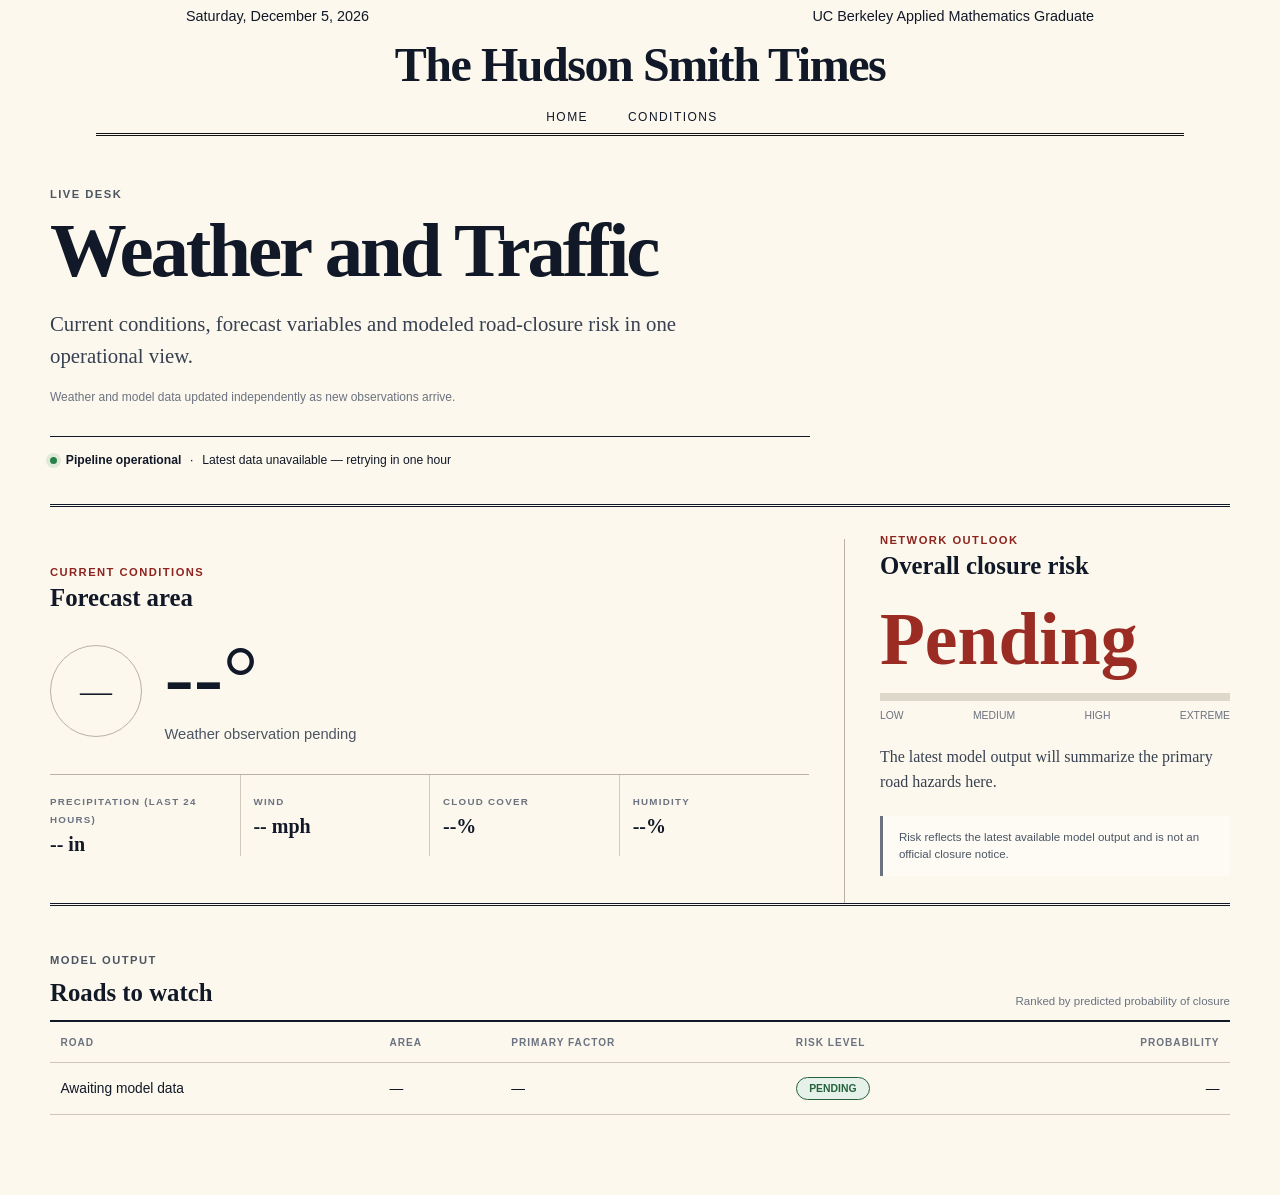
==== commit 0fd52a50: "Removed page snapping, and how to read on weather" ====
--- a/weather-and-traffic.html
+++ b/weather-and-traffic.html
@@ -43,8 +43,6 @@
     <nav class="main-nav" aria-label="Weather and traffic sections">
       <a href="index.html">Home</a>
       <a href="#conditions">Conditions</a>
-      <a href="#road-risk">Road Risk</a>
-      <a href="#methodology">Methodology</a>
     </nav>
   </header>
 
@@ -150,15 +148,7 @@
       </div>
     </section>
 
-    <section class="methodology" id="methodology">
-      <div>
-        <p class="section-label">About the forecast</p>
-        <h3>How to read this page</h3>
-      </div>
-      <p>
-        Closure probabilities are model estimates built from the latest transformed weather and road data. They are decision-support signals, not official closure notices. Weather observations and predictions may update on different schedules; each production value should retain its source timestamp.
-      </p>
-    </section>
+    
   </main>
 </body>
 </html>
--- a/styles.css
+++ b/styles.css
@@ -125,7 +125,6 @@
   }
   html, body {
     height: 100%;
-    scroll-snap-type: y mandatory;
   }
   
   body {
@@ -141,7 +140,6 @@
   
   .page {
     min-height: 100vh;              /* allow growth */
-    scroll-snap-align: start;
     display: flex;
     justify-content: center;
     padding: 4rem 4rem;
--- a/weather-and-traffic.css
+++ b/weather-and-traffic.css
@@ -270,27 +270,6 @@
 .risk-badge.medium { color: #8a5b08; background: #fbf1d9; }
 .risk-badge.low { color: #25623d; background: #e6f2e9; }
 .risk-badge.unavailable { color: #4b5563; background: #f3f4f6; }
-
-.methodology {
-  display: grid;
-  grid-template-columns: 1fr 2fr;
-  gap: 2rem;
-  margin-top: 3.5rem;
-  padding-top: 1.25rem;
-  border-top: 1px solid #111827;
-}
-
-.methodology h3 {
-  font-size: 1.25rem;
-}
-
-.methodology p {
-  max-width: 70ch;
-  color: #4b5563;
-  font-family: "Playfair Display", serif;
-  font-size: 0.95rem;
-  line-height: 1.6;
-}
 
 .placeholder-note {
   margin-top: 1.3rem;
